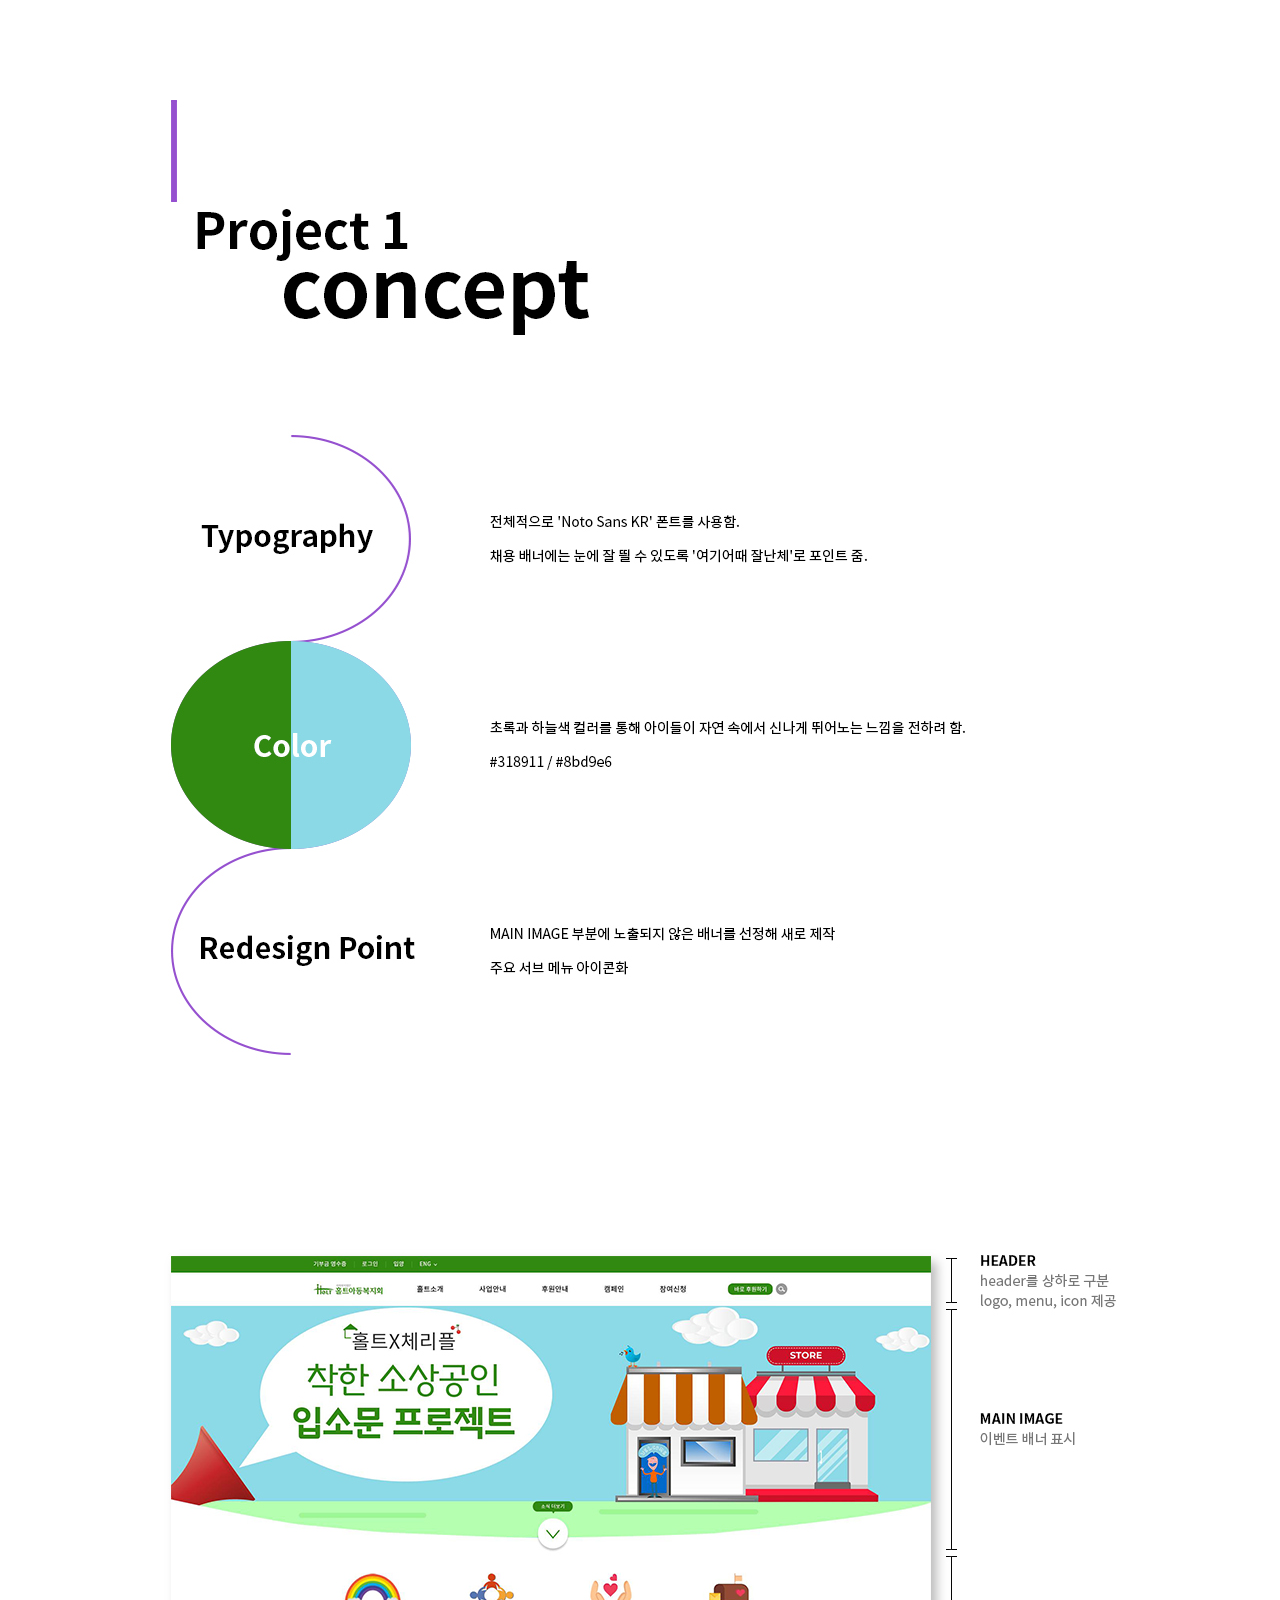
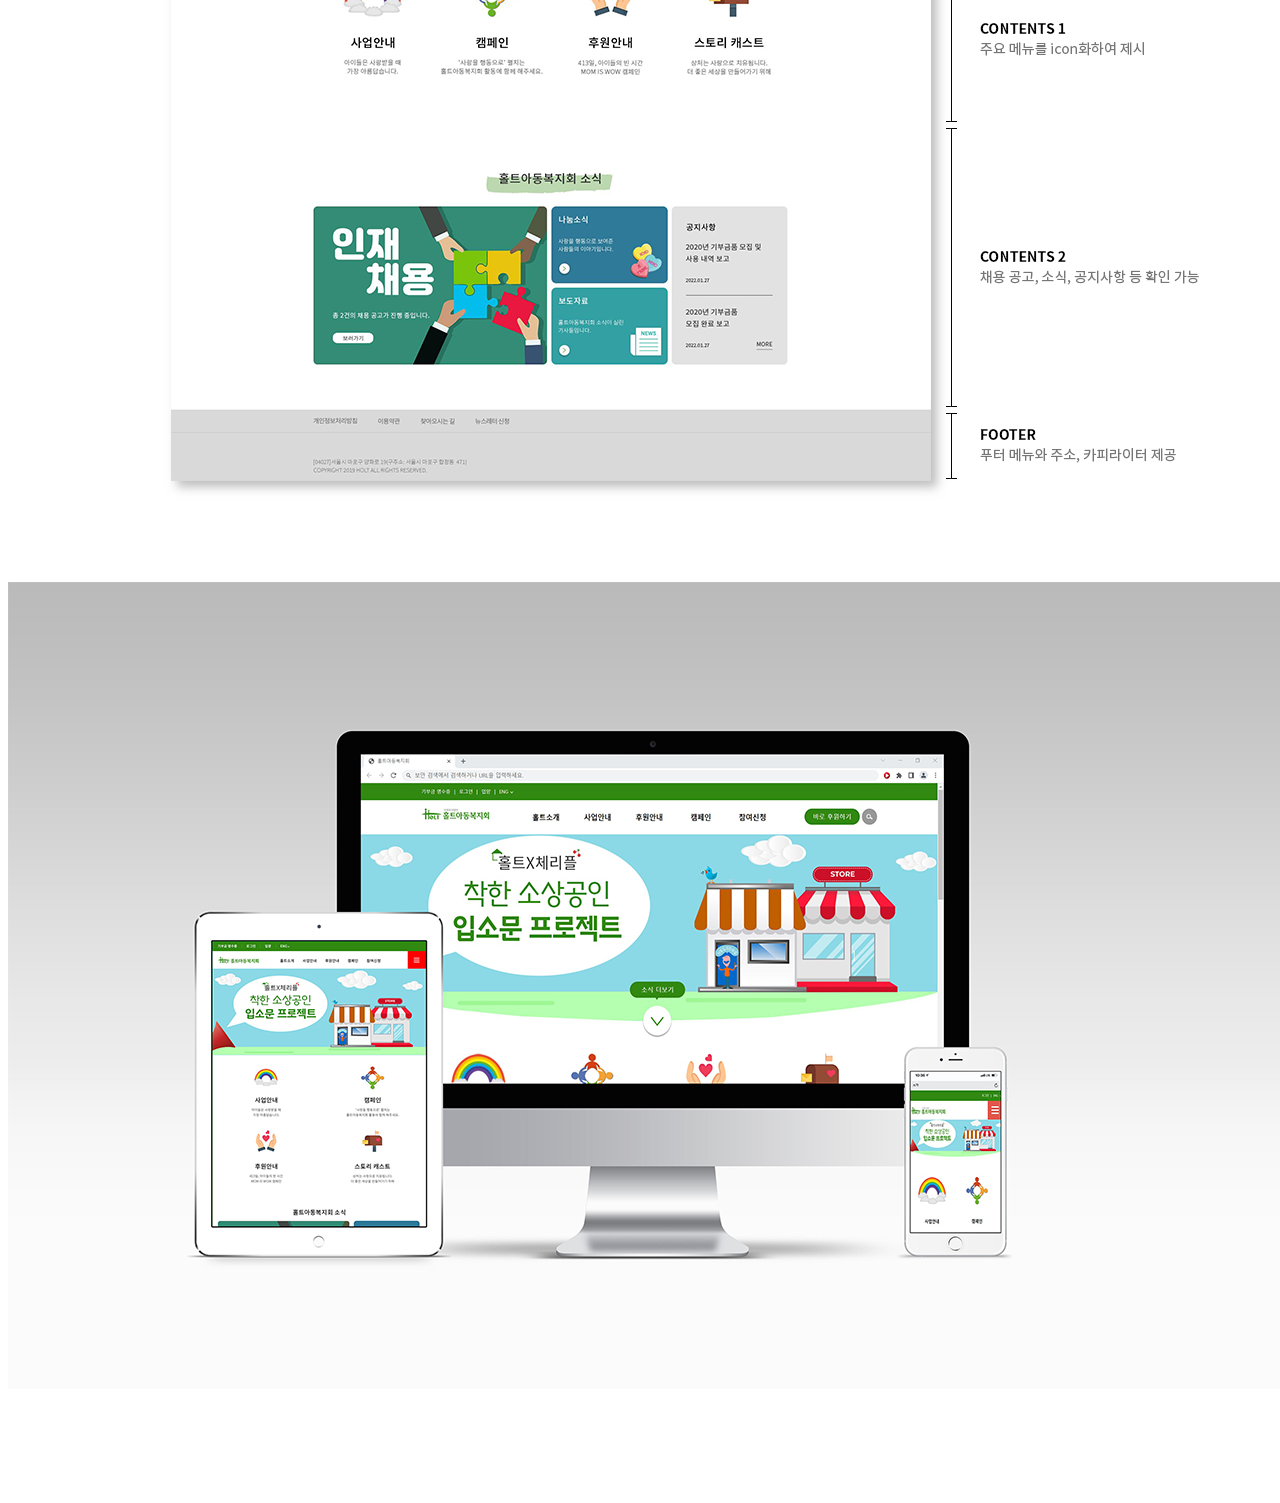
==== project1_detail.html @ 2fae661f "up" ====
<!DOCTYPE html>
<html lang="en">

<head>
    <meta charset="UTF-8">
    <meta http-equiv="X-UA-Compatible" content="IE=edge">
    <meta name="viewport" content="width=device-width, initial-scale=1.0">
    <title>PROJECT 1</title>
</head>

<style type="text/css">
.wrap{width: 1290px; margin: 0 auto}
.project1_detail{margin: 100px 0 0 0}
</style>

<body>
    <div class="wrap">
        <div class="project1_detail">
            <img src="images/project1_detail.jpg">
        </div>
    </div>

</body>

</html>
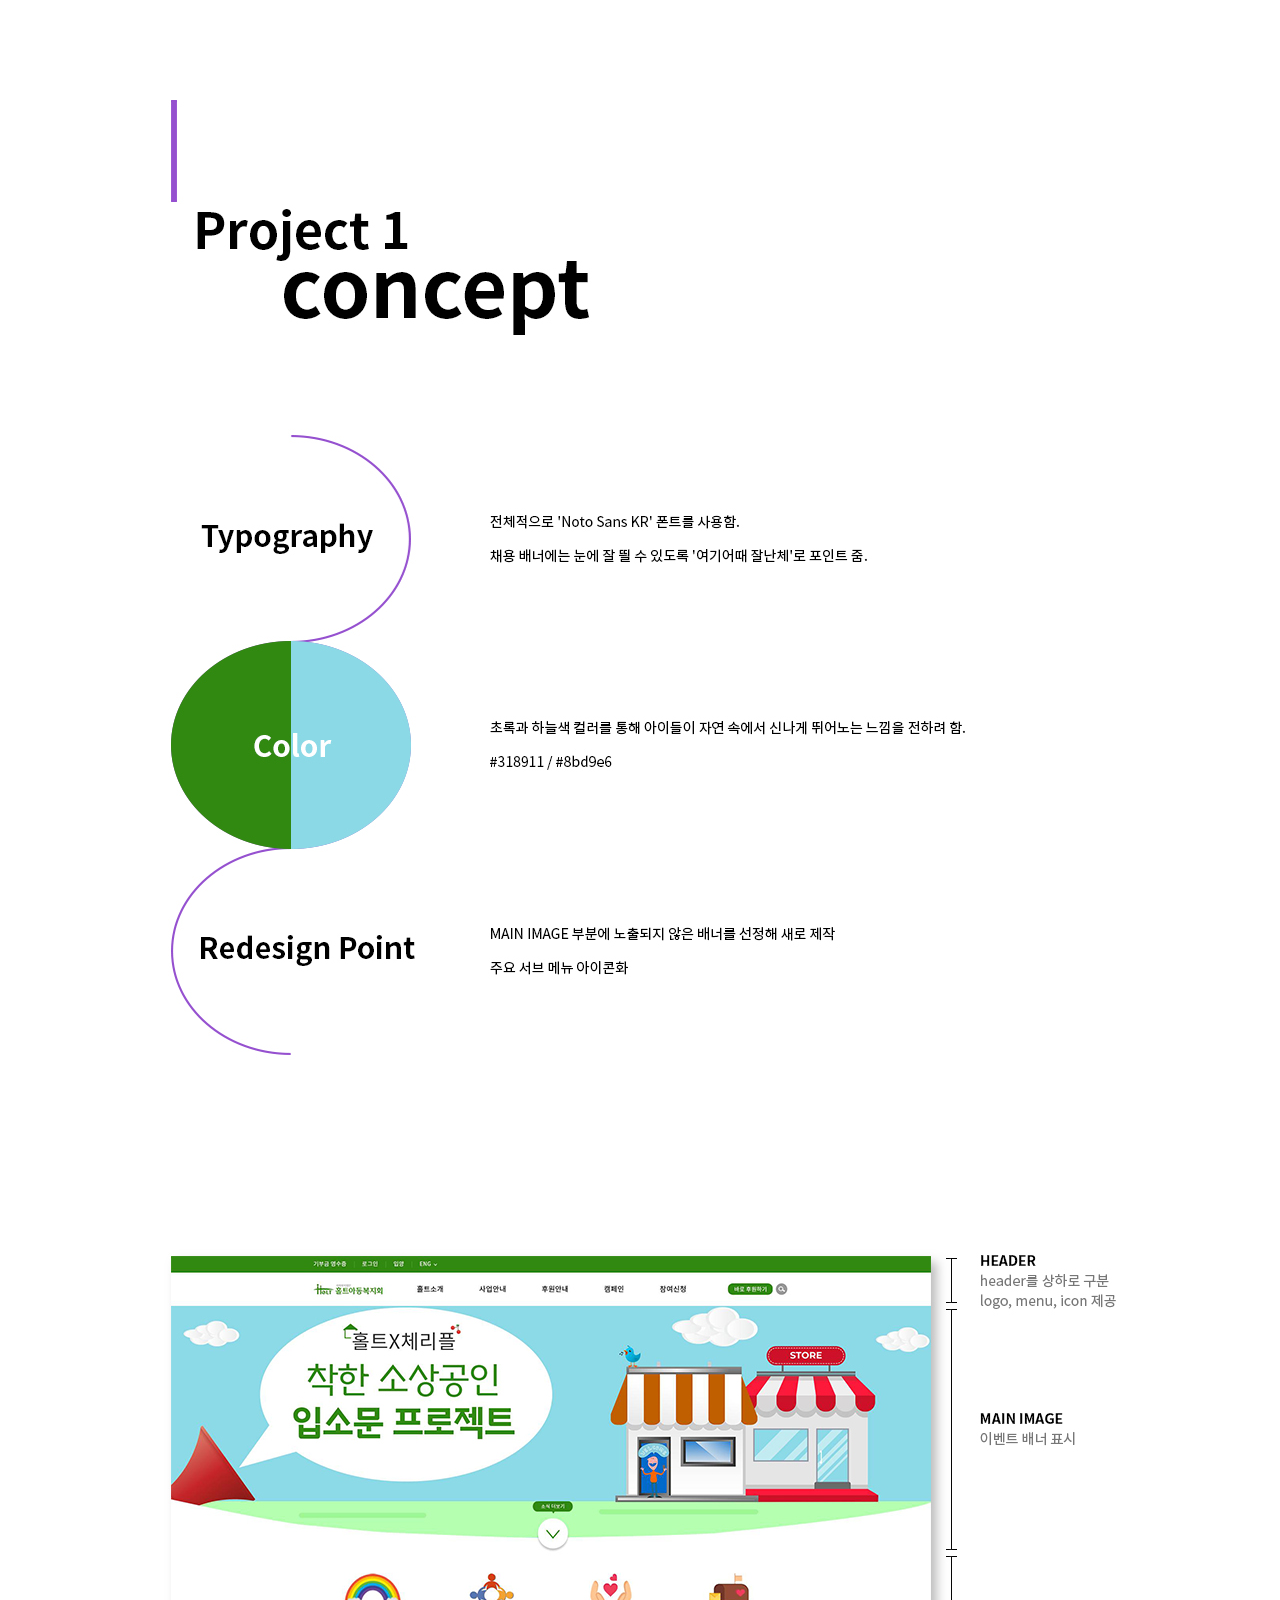
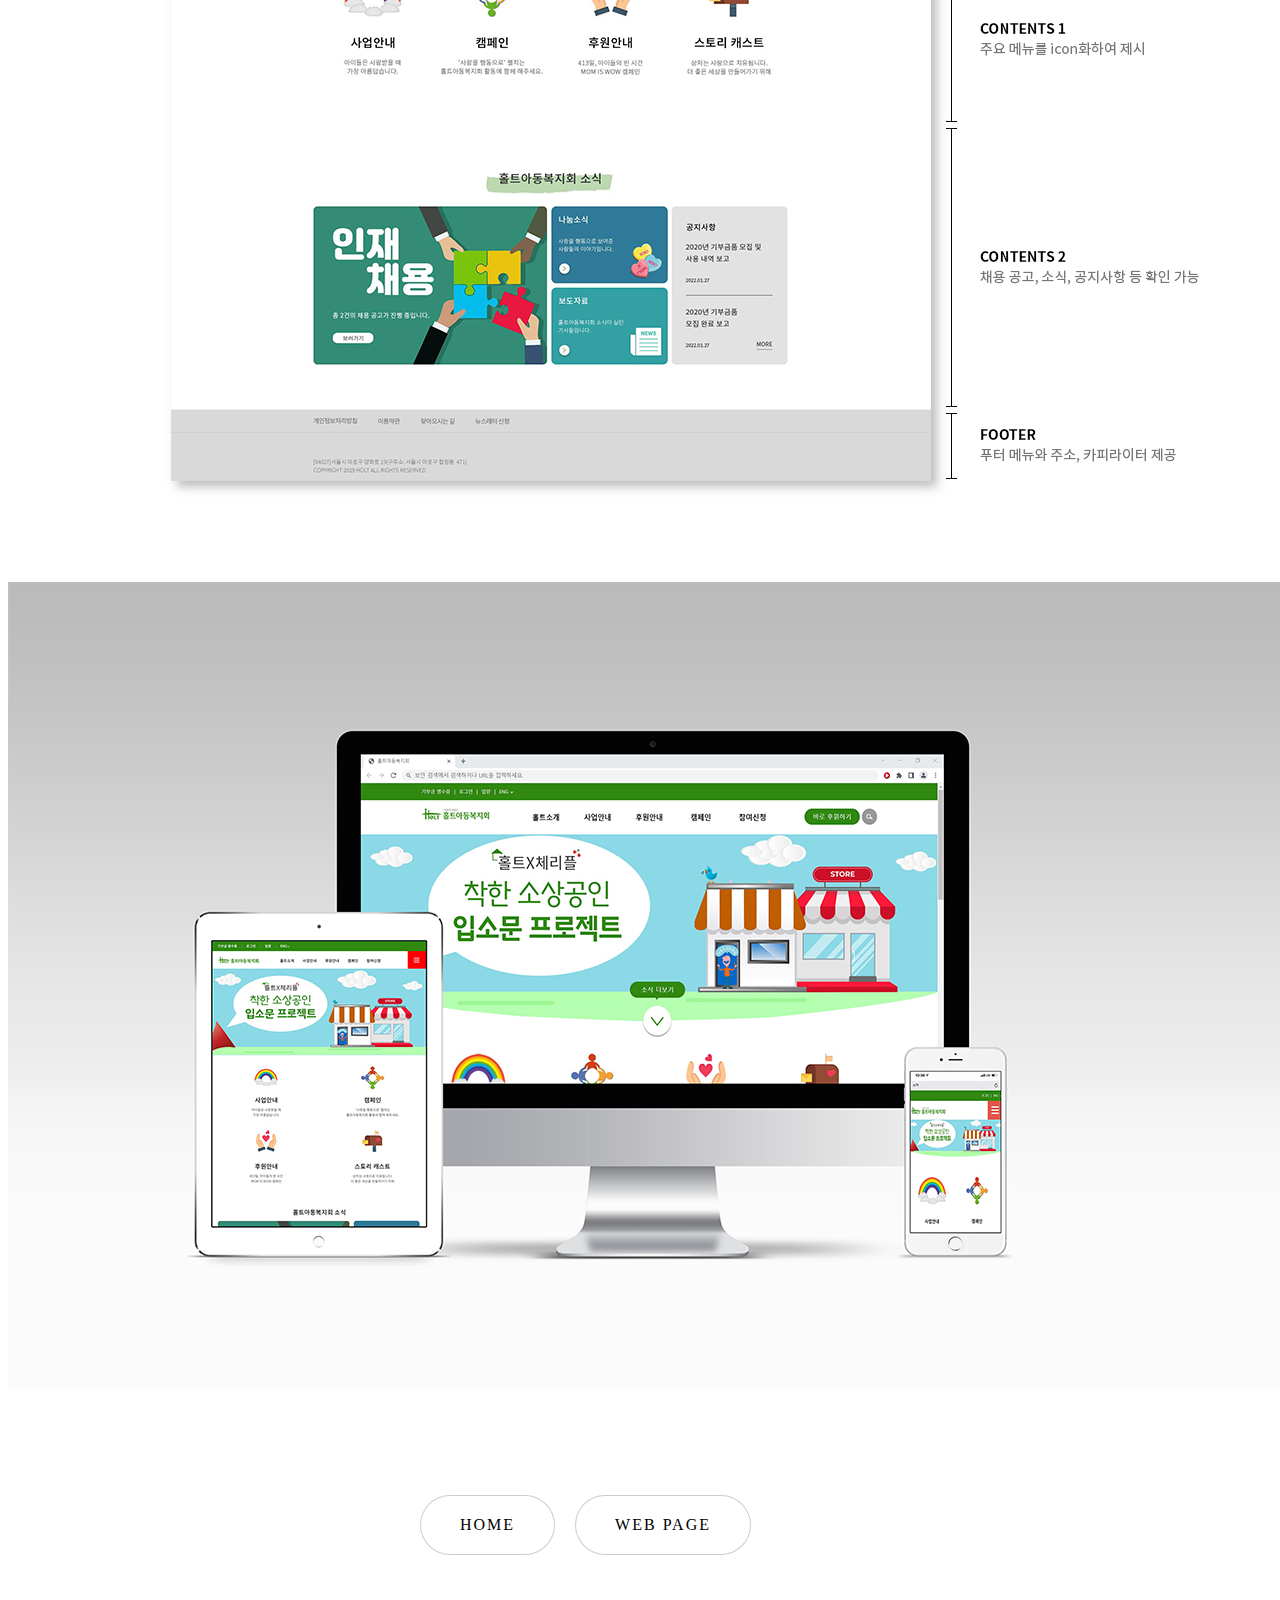
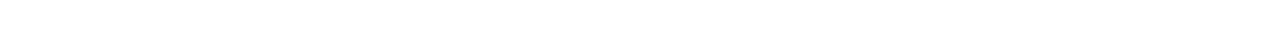
==== commit 8707a806: "up" ====
--- a/project1_detail.html
+++ b/project1_detail.html
@@ -9,8 +9,66 @@
 </head>
 
 <style type="text/css">
-.wrap{width: 1290px; margin: 0 auto}
-.project1_detail{margin: 100px 0 0 0}
+    ul,
+    li {
+        list-style: none
+    }
+
+    .wrap {
+        width: 1290px;
+        margin: 0 auto
+    }
+
+    .project1_detail {
+        margin: 100px 0 0 0
+    }
+
+
+    .contents_button {
+        width: 500px;
+        margin: 0 auto;
+        height: 150px
+    }
+
+    .contents_button li {
+        height: 3.75em;
+        line-height: 3.75em;
+        float: left;
+        font-weight: 400;
+    }
+
+    .button {
+        background-color: transparent;
+        box-shadow: inset 0 0 0 1px rgb(0 0 0 / 20%);
+        color: #000000 !important;
+        transition: background-color 0.2s ease-in-out, box-shadow 0.2s ease-in-out, color 0.2s ease-in-out;
+        border: 0;
+        cursor: pointer;
+        display: inline-block;
+        letter-spacing: 0.125em;
+        text-align: center;
+        text-decoration: none;
+        text-transform: uppercase;
+        white-space: nowrap;
+        max-width: 20rem;
+        border-radius: 3.75em;
+        padding: 0 2.5em;
+        text-overflow: ellipsis;
+        overflow: hidden;
+        font: inherit;
+        vertical-align: middle;
+        box-sizing: inherit;
+        float: left;
+        margin: 0 10px;
+
+
+    }
+
+    .button:hover {
+        box-shadow: inset 0 0 0 1px #9966cc;
+        color: #9966cc !important;
+    }
+
 </style>
 
 <body>
@@ -19,7 +77,13 @@
             <img src="images/project1_detail.jpg">
         </div>
     </div>
+    <ul class="contents_button">
+        <li><a href="index.html" class="button">HOME</a></li>
+        <li><a href="project1/index.html" target="_blank" class="button">WEB PAGE</a></li>
+        <!-- 초기화 -->
+    </ul>
+
 
 </body>
 
-</html>+</html>
